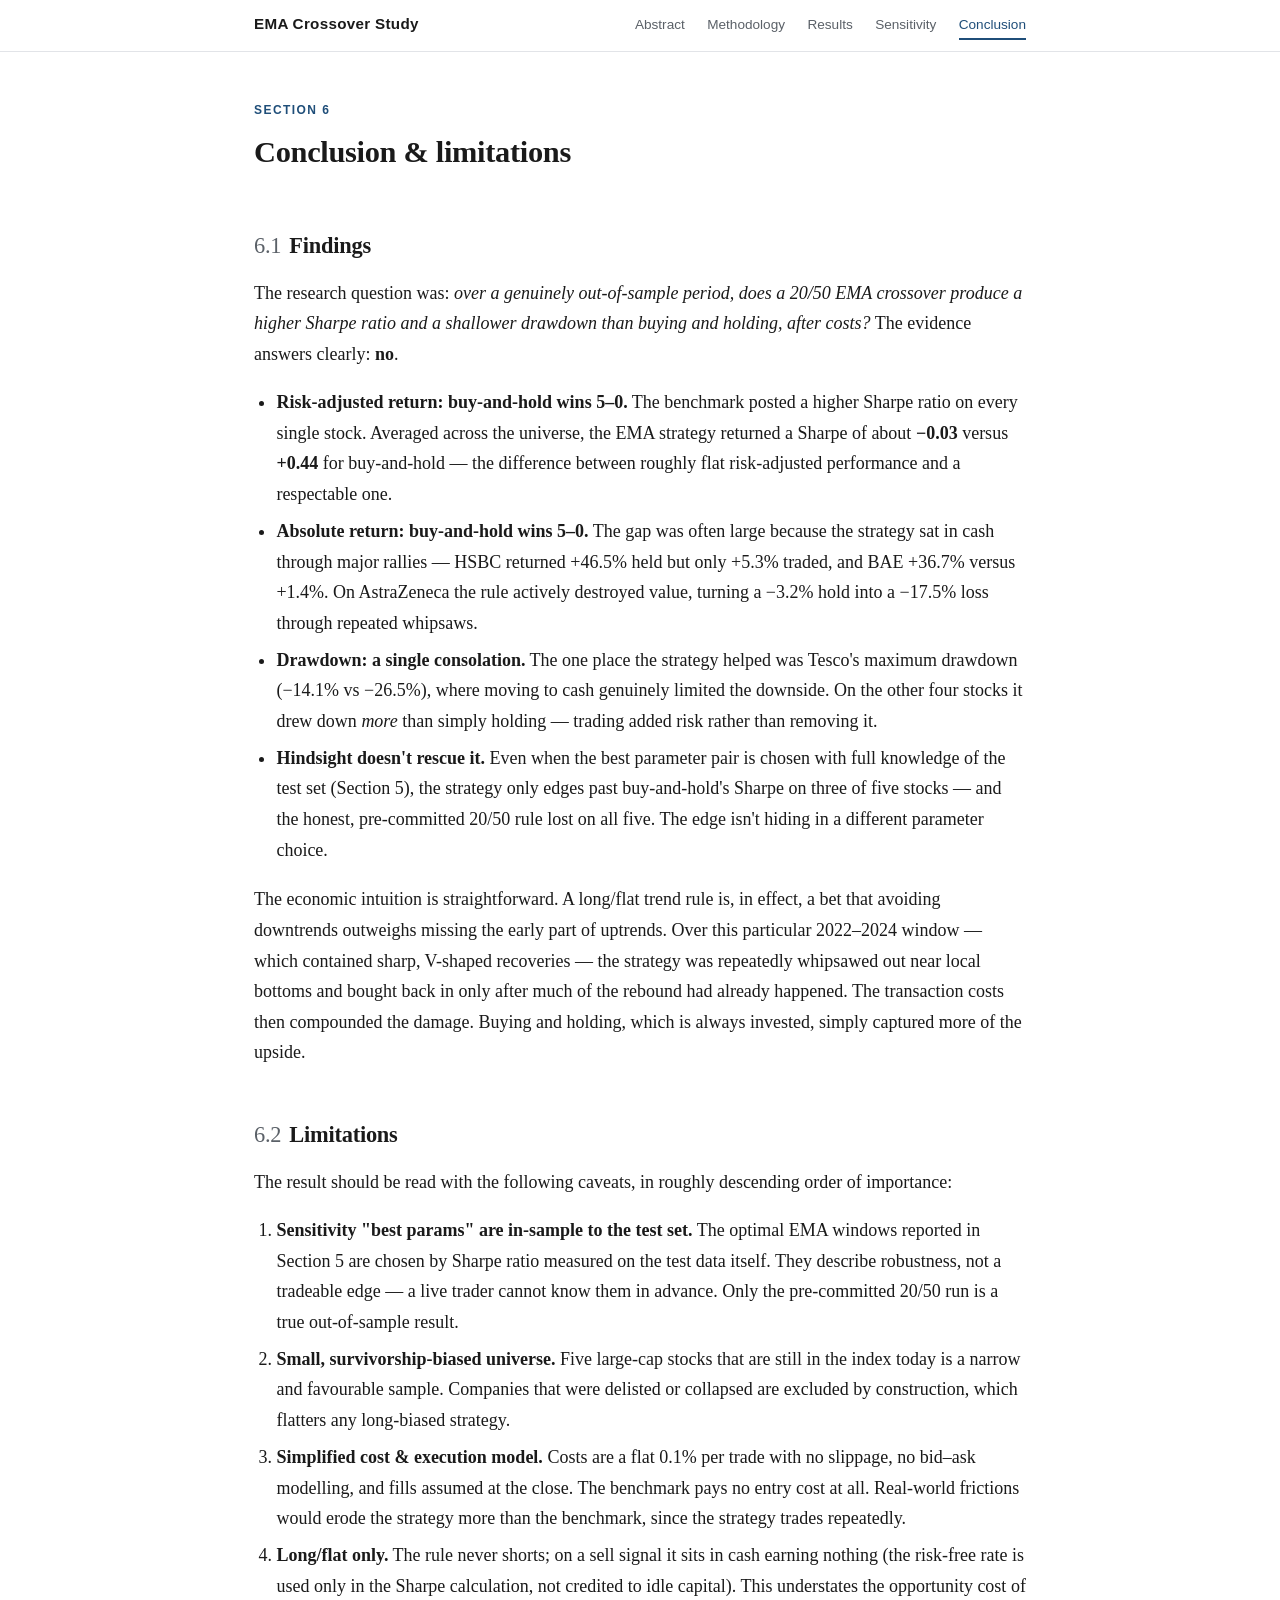
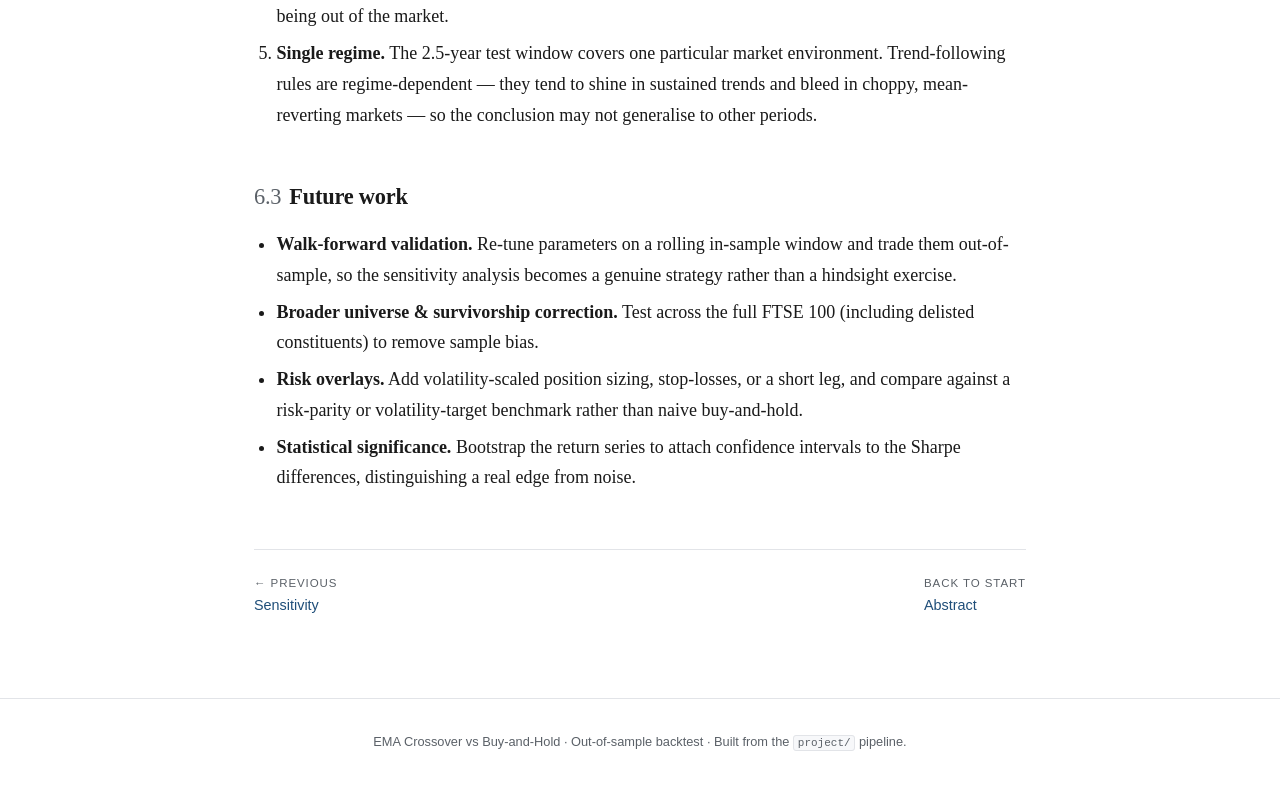
==== website/conclusion.html @ 74a3caf6 "Add EMA crossover backtesting study, results website, and docs Modular Python pipeline backtesting a" ====
<!DOCTYPE html>
<html lang="en">
<head>
  <meta charset="UTF-8" />
  <meta name="viewport" content="width=device-width, initial-scale=1.0" />
  <title>Conclusion — EMA Crossover Study</title>
  <link rel="stylesheet" href="styles.css" />
</head>
<body>
  <nav class="nav">
    <div class="nav-inner">
      <a href="index.html" class="nav-brand">EMA Crossover Study</a>
      <a href="index.html" class="nav-link">Abstract</a>
      <a href="methodology.html" class="nav-link">Methodology</a>
      <a href="results.html" class="nav-link">Results</a>
      <a href="sensitivity.html" class="nav-link">Sensitivity</a>
      <a href="conclusion.html" class="nav-link active">Conclusion</a>
    </div>
  </nav>

  <main>
    <div class="pagehead">
      <p class="eyebrow">Section 6</p>
      <h1>Conclusion &amp; limitations</h1>
    </div>

    <h2><span class="section-num">6.1</span>Findings</h2>
    <p>The research question was: <em>over a genuinely out-of-sample period, does a 20/50 EMA
      crossover produce a higher Sharpe ratio and a shallower drawdown than buying and holding,
      after costs?</em> The evidence answers clearly: <strong>no</strong>.</p>
    <ul>
      <li><strong>Risk-adjusted return: buy-and-hold wins 5–0.</strong> The benchmark posted a
        higher Sharpe ratio on every single stock. Averaged across the universe, the EMA
        strategy returned a Sharpe of about <strong>&minus;0.03</strong> versus
        <strong>+0.44</strong> for buy-and-hold — the difference between roughly flat
        risk-adjusted performance and a respectable one.</li>
      <li><strong>Absolute return: buy-and-hold wins 5–0.</strong> The gap was often large
        because the strategy sat in cash through major rallies — HSBC returned +46.5% held but
        only +5.3% traded, and BAE +36.7% versus +1.4%. On AstraZeneca the rule actively
        destroyed value, turning a &minus;3.2% hold into a &minus;17.5% loss through repeated
        whipsaws.</li>
      <li><strong>Drawdown: a single consolation.</strong> The one place the strategy helped was
        Tesco's maximum drawdown (&minus;14.1% vs &minus;26.5%), where moving to cash genuinely
        limited the downside. On the other four stocks it drew down <em>more</em> than simply
        holding — trading added risk rather than removing it.</li>
      <li><strong>Hindsight doesn't rescue it.</strong> Even when the best parameter pair is
        chosen with full knowledge of the test set (Section&nbsp;5), the strategy only edges past
        buy-and-hold's Sharpe on three of five stocks — and the honest, pre-committed 20/50 rule
        lost on all five. The edge isn't hiding in a different parameter choice.</li>
    </ul>
    <p>The economic intuition is straightforward. A long/flat trend rule is, in effect, a bet
      that avoiding downtrends outweighs missing the early part of uptrends. Over this
      particular 2022–2024 window — which contained sharp, V-shaped recoveries — the strategy
      was repeatedly whipsawed out near local bottoms and bought back in only after much of the
      rebound had already happened. The transaction costs then compounded the damage. Buying and
      holding, which is always invested, simply captured more of the upside.</p>

    <h2><span class="section-num">6.2</span>Limitations</h2>
    <p>The result should be read with the following caveats, in roughly descending order of
      importance:</p>
    <ol>
      <li><strong>Sensitivity "best params" are in-sample to the test set.</strong> The optimal
        EMA windows reported in Section&nbsp;5 are chosen by Sharpe ratio measured on the test
        data itself. They describe robustness, not a tradeable edge — a live trader cannot know
        them in advance. Only the pre-committed 20/50 run is a true out-of-sample result.</li>
      <li><strong>Small, survivorship-biased universe.</strong> Five large-cap stocks that are
        still in the index today is a narrow and favourable sample. Companies that were delisted
        or collapsed are excluded by construction, which flatters any long-biased strategy.</li>
      <li><strong>Simplified cost &amp; execution model.</strong> Costs are a flat 0.1% per
        trade with no slippage, no bid–ask modelling, and fills assumed at the close. The
        benchmark pays no entry cost at all. Real-world frictions would erode the strategy more
        than the benchmark, since the strategy trades repeatedly.</li>
      <li><strong>Long/flat only.</strong> The rule never shorts; on a sell signal it sits in
        cash earning nothing (the risk-free rate is used only in the Sharpe calculation, not
        credited to idle capital). This understates the opportunity cost of being out of the
        market.</li>
      <li><strong>Single regime.</strong> The 2.5-year test window covers one particular market
        environment. Trend-following rules are regime-dependent — they tend to shine in
        sustained trends and bleed in choppy, mean-reverting markets — so the conclusion may not
        generalise to other periods.</li>
    </ol>

    <h2><span class="section-num">6.3</span>Future work</h2>
    <ul>
      <li><strong>Walk-forward validation.</strong> Re-tune parameters on a rolling in-sample
        window and trade them out-of-sample, so the sensitivity analysis becomes a genuine
        strategy rather than a hindsight exercise.</li>
      <li><strong>Broader universe &amp; survivorship correction.</strong> Test across the full
        FTSE&nbsp;100 (including delisted constituents) to remove sample bias.</li>
      <li><strong>Risk overlays.</strong> Add volatility-scaled position sizing, stop-losses, or
        a short leg, and compare against a risk-parity or volatility-target benchmark rather
        than naive buy-and-hold.</li>
      <li><strong>Statistical significance.</strong> Bootstrap the return series to attach
        confidence intervals to the Sharpe differences, distinguishing a real edge from noise.</li>
    </ul>

    <div class="pager">
      <a href="sensitivity.html">
        <span class="dir">&larr; Previous</span>
        Sensitivity
      </a>
      <span class="spacer"></span>
      <a href="index.html">
        <span class="dir">Back to start</span>
        Abstract
      </a>
    </div>
  </main>

  <footer>
    EMA Crossover vs Buy-and-Hold &middot; Out-of-sample backtest &middot; Built from the
    <code>project/</code> pipeline.
  </footer>
</body>
</html>
---- website/styles.css ----
/* styles.css — academic research-paper styling, fully offline (no CDN). */

:root {
  --ink:        #1a1a1a;
  --muted:      #5b6168;
  --rule:       #e2e4e8;
  --accent:     #1f4e79;   /* deep navy — EMA strategy colour family */
  --accent-2:   #b25f00;   /* burnt orange — benchmark colour family */
  --bg:         #ffffff;
  --bg-soft:    #f7f8fa;
  --good:       #1a7a3c;
  --bad:        #b3261e;
  --maxw:       820px;
}

* { box-sizing: border-box; }

html { scroll-behavior: smooth; }

body {
  margin: 0;
  background: var(--bg);
  color: var(--ink);
  font-family: Georgia, "Times New Roman", serif;
  font-size: 18px;
  line-height: 1.7;
  -webkit-font-smoothing: antialiased;
}

/* ── Top navigation ───────────────────────────────────────────── */
.nav {
  position: sticky;
  top: 0;
  z-index: 10;
  background: rgba(255, 255, 255, 0.95);
  backdrop-filter: blur(6px);
  border-bottom: 1px solid var(--rule);
}
.nav-inner {
  max-width: var(--maxw);
  margin: 0 auto;
  padding: 0.7rem 1.5rem;
  display: flex;
  flex-wrap: wrap;
  align-items: baseline;
  gap: 0.4rem 1.4rem;
  font-family: -apple-system, BlinkMacSystemFont, "Segoe UI", sans-serif;
}
.nav-brand {
  font-weight: 700;
  font-size: 0.95rem;
  letter-spacing: 0.02em;
  color: var(--ink);
  text-decoration: none;
  margin-right: auto;
}
.nav a.nav-link {
  font-size: 0.85rem;
  color: var(--muted);
  text-decoration: none;
  padding-bottom: 2px;
  border-bottom: 2px solid transparent;
}
.nav a.nav-link:hover { color: var(--accent); }
.nav a.nav-link.active {
  color: var(--accent);
  border-bottom-color: var(--accent);
}

/* ── Layout ───────────────────────────────────────────────────── */
main {
  max-width: var(--maxw);
  margin: 0 auto;
  padding: 3rem 1.5rem 5rem;
}

/* ── Title block (home) ───────────────────────────────────────── */
.titleblock {
  text-align: center;
  border-bottom: 1px solid var(--rule);
  padding-bottom: 2.5rem;
  margin-bottom: 2.5rem;
}
.titleblock h1 {
  font-size: 2.1rem;
  line-height: 1.25;
  margin: 0 0 0.6rem;
  letter-spacing: -0.01em;
}
.titleblock .subtitle {
  font-size: 1.15rem;
  color: var(--muted);
  font-style: italic;
  margin: 0 0 1.4rem;
}
.titleblock .byline {
  font-family: -apple-system, BlinkMacSystemFont, "Segoe UI", sans-serif;
  font-size: 0.9rem;
  color: var(--muted);
}
.titleblock .byline strong { color: var(--ink); }

/* ── Page header (interior pages) ─────────────────────────────── */
.pagehead {
  margin-bottom: 2rem;
}
.pagehead .eyebrow {
  font-family: -apple-system, BlinkMacSystemFont, "Segoe UI", sans-serif;
  font-size: 0.75rem;
  letter-spacing: 0.12em;
  text-transform: uppercase;
  color: var(--accent);
  font-weight: 700;
  margin: 0 0 0.4rem;
}
.pagehead h1 {
  font-size: 1.9rem;
  margin: 0;
  letter-spacing: -0.01em;
}

/* ── Headings ─────────────────────────────────────────────────── */
h2 {
  font-size: 1.4rem;
  margin: 2.6rem 0 0.8rem;
  padding-top: 0.4rem;
  letter-spacing: -0.01em;
}
h3 {
  font-size: 1.12rem;
  margin: 1.8rem 0 0.5rem;
  color: var(--accent);
}
.section-num {
  color: var(--muted);
  font-weight: 400;
  margin-right: 0.5rem;
}

p { margin: 0 0 1.1rem; }
a { color: var(--accent); }

ul, ol { margin: 0 0 1.2rem; padding-left: 1.4rem; }
li { margin-bottom: 0.4rem; }

strong { color: var(--ink); }
.muted { color: var(--muted); }

/* ── Abstract / callout boxes ─────────────────────────────────── */
.abstract {
  background: var(--bg-soft);
  border: 1px solid var(--rule);
  border-left: 4px solid var(--accent);
  border-radius: 4px;
  padding: 1.3rem 1.6rem;
  margin: 0 0 2rem;
  font-size: 0.96rem;
}
.abstract h2 {
  margin: 0 0 0.6rem;
  font-size: 0.8rem;
  letter-spacing: 0.12em;
  text-transform: uppercase;
  color: var(--accent);
  font-family: -apple-system, BlinkMacSystemFont, "Segoe UI", sans-serif;
}
.callout {
  background: #fff8ef;
  border: 1px solid #f0dcc0;
  border-left: 4px solid var(--accent-2);
  border-radius: 4px;
  padding: 1rem 1.3rem;
  margin: 1.6rem 0;
  font-size: 0.95rem;
}
.callout .label {
  font-family: -apple-system, BlinkMacSystemFont, "Segoe UI", sans-serif;
  font-weight: 700;
  font-size: 0.78rem;
  letter-spacing: 0.08em;
  text-transform: uppercase;
  color: var(--accent-2);
  display: block;
  margin-bottom: 0.3rem;
}

/* ── Formulas ─────────────────────────────────────────────────── */
.formula {
  background: var(--bg-soft);
  border: 1px solid var(--rule);
  border-radius: 4px;
  padding: 0.9rem 1.2rem;
  margin: 1.2rem 0;
  font-family: "SF Mono", "Cascadia Mono", Menlo, Consolas, monospace;
  font-size: 0.92rem;
  line-height: 1.6;
  overflow-x: auto;
}
.formula .var { font-style: italic; }

code {
  font-family: "SF Mono", "Cascadia Mono", Menlo, Consolas, monospace;
  font-size: 0.86em;
  background: var(--bg-soft);
  border: 1px solid var(--rule);
  border-radius: 3px;
  padding: 0.08em 0.35em;
}

/* ── Tables ───────────────────────────────────────────────────── */
.table-wrap { overflow-x: auto; margin: 1.4rem 0; }
table {
  border-collapse: collapse;
  width: 100%;
  font-family: -apple-system, BlinkMacSystemFont, "Segoe UI", sans-serif;
  font-size: 0.9rem;
}
caption {
  caption-side: bottom;
  text-align: left;
  font-size: 0.82rem;
  color: var(--muted);
  font-style: italic;
  padding-top: 0.6rem;
  font-family: Georgia, serif;
}
th, td {
  padding: 0.55rem 0.8rem;
  text-align: right;
  border-bottom: 1px solid var(--rule);
  white-space: nowrap;
}
th:first-child, td:first-child { text-align: left; }
thead th {
  border-bottom: 2px solid var(--ink);
  font-weight: 700;
  color: var(--ink);
}
tbody tr:hover { background: var(--bg-soft); }
.num-pos { color: var(--good); }
.num-neg { color: var(--bad); }
.win { font-weight: 700; }
.colgroup-ema { background: rgba(31, 78, 121, 0.05); }
.colgroup-bh  { background: rgba(178, 95, 0, 0.05); }

/* ── Figures ──────────────────────────────────────────────────── */
figure {
  margin: 1.8rem 0;
  text-align: center;
}
figure img {
  max-width: 100%;
  height: auto;
  border: 1px solid var(--rule);
  border-radius: 4px;
}
figcaption {
  font-size: 0.82rem;
  color: var(--muted);
  font-style: italic;
  margin-top: 0.6rem;
  text-align: left;
}
figcaption .figlabel {
  font-style: normal;
  font-weight: 700;
  color: var(--ink);
}

/* ── Stat cards (home) ────────────────────────────────────────── */
.stat-grid {
  display: grid;
  grid-template-columns: repeat(auto-fit, minmax(150px, 1fr));
  gap: 1rem;
  margin: 2rem 0;
}
.stat {
  background: var(--bg-soft);
  border: 1px solid var(--rule);
  border-radius: 6px;
  padding: 1.1rem 1rem;
  text-align: center;
}
.stat .val {
  font-size: 1.7rem;
  font-weight: 700;
  color: var(--accent);
  display: block;
  line-height: 1.1;
}
.stat .lab {
  font-family: -apple-system, BlinkMacSystemFont, "Segoe UI", sans-serif;
  font-size: 0.78rem;
  color: var(--muted);
  margin-top: 0.35rem;
  display: block;
}

/* ── Contents / next-prev nav ─────────────────────────────────── */
.toc {
  display: grid;
  grid-template-columns: repeat(auto-fit, minmax(220px, 1fr));
  gap: 0.9rem;
  margin: 2rem 0;
}
.toc a {
  display: block;
  text-decoration: none;
  color: var(--ink);
  background: var(--bg-soft);
  border: 1px solid var(--rule);
  border-radius: 6px;
  padding: 1rem 1.2rem;
  transition: border-color 0.15s, transform 0.15s;
}
.toc a:hover { border-color: var(--accent); transform: translateY(-2px); }
.toc .toc-num {
  font-family: -apple-system, BlinkMacSystemFont, "Segoe UI", sans-serif;
  font-size: 0.72rem;
  letter-spacing: 0.1em;
  text-transform: uppercase;
  color: var(--accent);
  font-weight: 700;
}
.toc .toc-title { font-size: 1.05rem; font-weight: 700; display: block; margin: 0.2rem 0; }
.toc .toc-desc { font-size: 0.85rem; color: var(--muted); }

.pager {
  display: flex;
  justify-content: space-between;
  gap: 1rem;
  margin-top: 3.5rem;
  padding-top: 1.5rem;
  border-top: 1px solid var(--rule);
  font-family: -apple-system, BlinkMacSystemFont, "Segoe UI", sans-serif;
  font-size: 0.9rem;
}
.pager a { text-decoration: none; }
.pager .dir { display: block; font-size: 0.72rem; text-transform: uppercase; letter-spacing: 0.08em; color: var(--muted); }
.pager .spacer { flex: 1; }

/* ── Footer ───────────────────────────────────────────────────── */
footer {
  border-top: 1px solid var(--rule);
  padding: 2rem 1.5rem;
  text-align: center;
  font-family: -apple-system, BlinkMacSystemFont, "Segoe UI", sans-serif;
  font-size: 0.8rem;
  color: var(--muted);
}

@media (max-width: 600px) {
  body { font-size: 16px; }
  .titleblock h1 { font-size: 1.6rem; }
  main { padding: 2rem 1.1rem 3.5rem; }
}
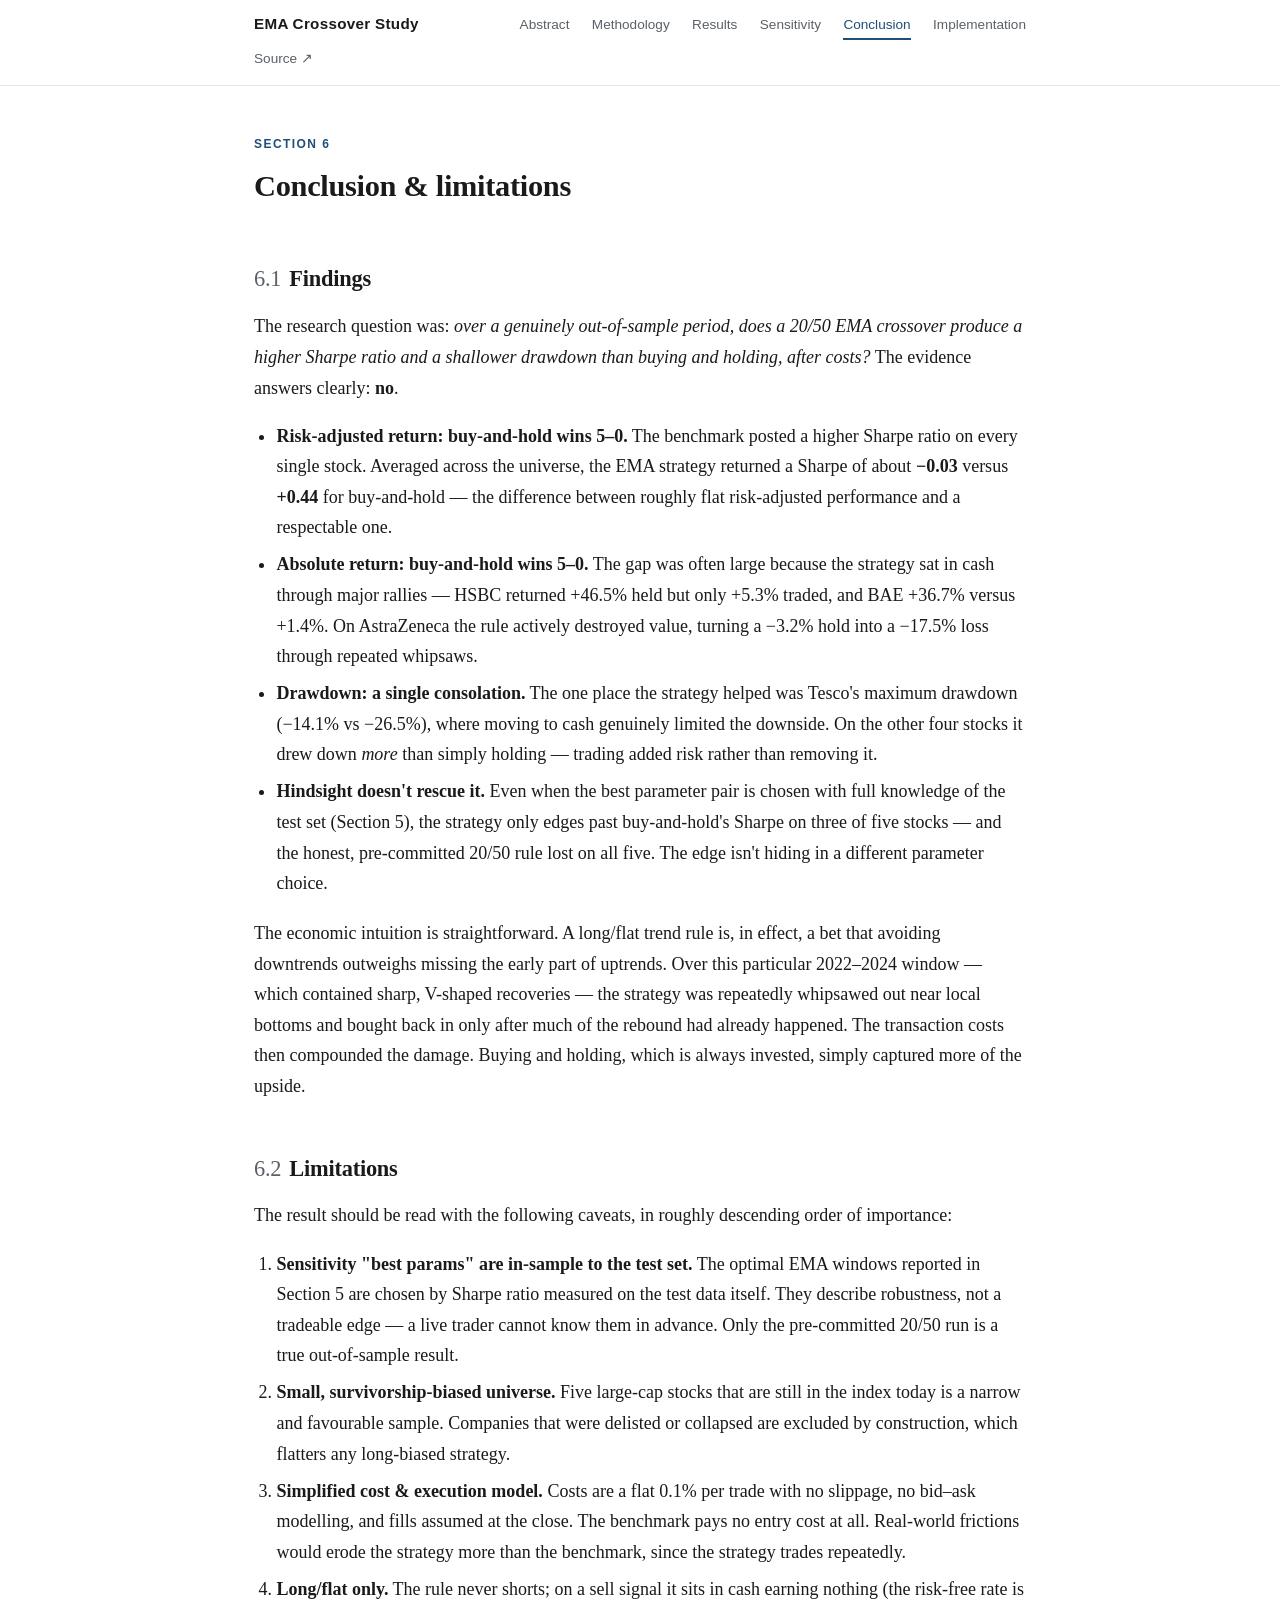
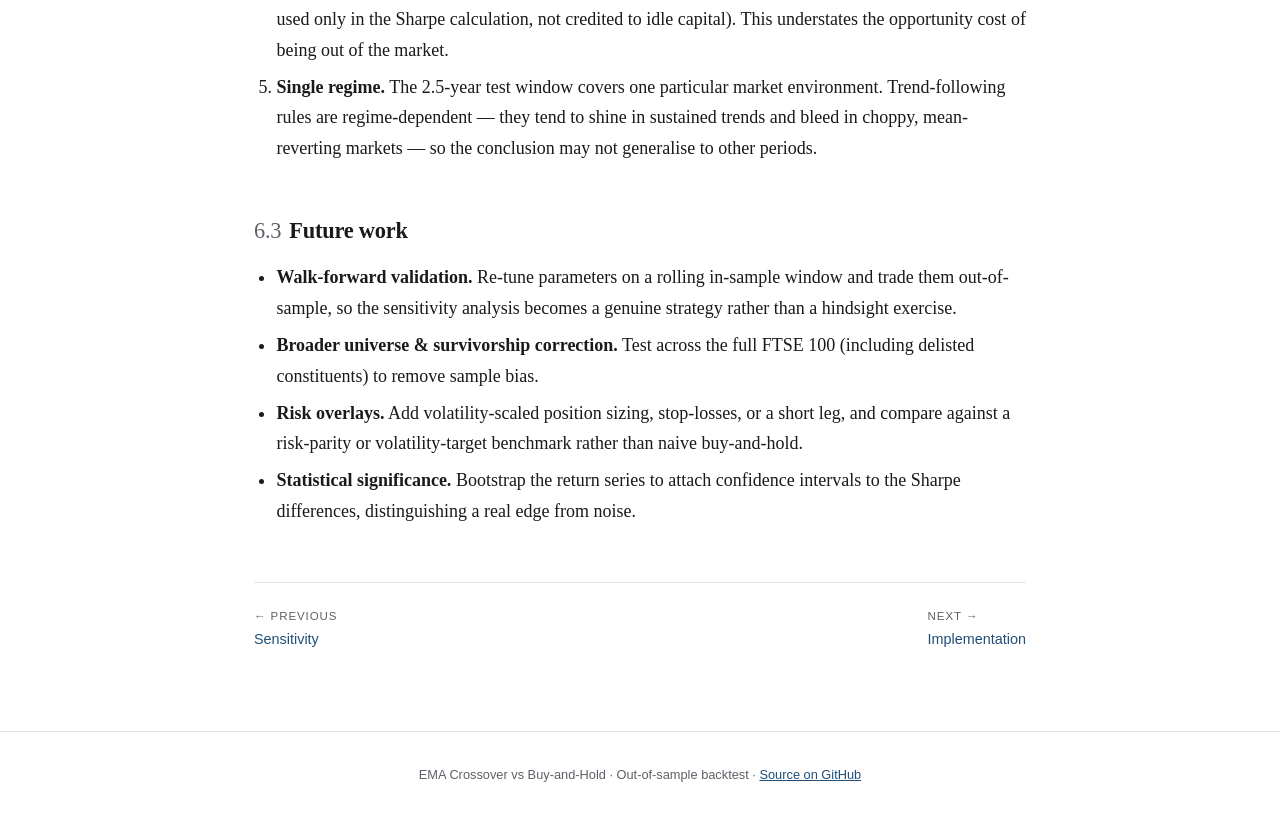
==== commit eb84ee34: "Add Implementation appendix page with code and run details New implementation.html with annotated sn" ====
--- a/website/conclusion.html
+++ b/website/conclusion.html
@@ -15,6 +15,8 @@
       <a href="results.html" class="nav-link">Results</a>
       <a href="sensitivity.html" class="nav-link">Sensitivity</a>
       <a href="conclusion.html" class="nav-link active">Conclusion</a>
+      <a href="implementation.html" class="nav-link">Implementation</a>
+      <a href="https://github.com/AlienatedParanoia/ema-crossover-backtest" class="nav-link" target="_blank" rel="noopener">Source &#8599;</a>
     </div>
   </nav>
 
@@ -100,16 +102,16 @@
         Sensitivity
       </a>
       <span class="spacer"></span>
-      <a href="index.html">
-        <span class="dir">Back to start</span>
-        Abstract
+      <a href="implementation.html">
+        <span class="dir">Next &rarr;</span>
+        Implementation
       </a>
     </div>
   </main>
 
   <footer>
-    EMA Crossover vs Buy-and-Hold &middot; Out-of-sample backtest &middot; Built from the
-    <code>project/</code> pipeline.
+    EMA Crossover vs Buy-and-Hold &middot; Out-of-sample backtest &middot;
+    <a href="https://github.com/AlienatedParanoia/ema-crossover-backtest" target="_blank" rel="noopener">Source on GitHub</a>
   </footer>
 </body>
 </html>
--- a/website/styles.css
+++ b/website/styles.css
@@ -207,6 +207,44 @@
   padding: 0.08em 0.35em;
 }
 
+/* ── Code blocks ──────────────────────────────────────────────── */
+.snippet { margin: 1.4rem 0; }
+.snippet .snippet-label {
+  font-family: -apple-system, BlinkMacSystemFont, "Segoe UI", sans-serif;
+  font-size: 0.72rem;
+  letter-spacing: 0.08em;
+  text-transform: uppercase;
+  font-weight: 700;
+  color: var(--muted);
+  display: block;
+  margin-bottom: 0.4rem;
+}
+pre.codeblock {
+  background: #0f1620;
+  color: #e6edf3;
+  border: 1px solid #1f2a36;
+  border-radius: 6px;
+  padding: 1rem 1.2rem;
+  margin: 0;
+  overflow-x: auto;
+  line-height: 1.55;
+}
+pre.codeblock code {
+  font-family: "SF Mono", "Cascadia Mono", Menlo, Consolas, monospace;
+  font-size: 0.82rem;
+  background: none;
+  border: none;
+  padding: 0;
+  color: inherit;
+  white-space: pre;
+}
+pre.codeblock .cmt { color: #7d8a99; font-style: italic; }
+.snippet .snippet-src {
+  font-size: 0.78rem;
+  color: var(--muted);
+  margin-top: 0.4rem;
+}
+
 /* ── Tables ───────────────────────────────────────────────────── */
 .table-wrap { overflow-x: auto; margin: 1.4rem 0; }
 table {
